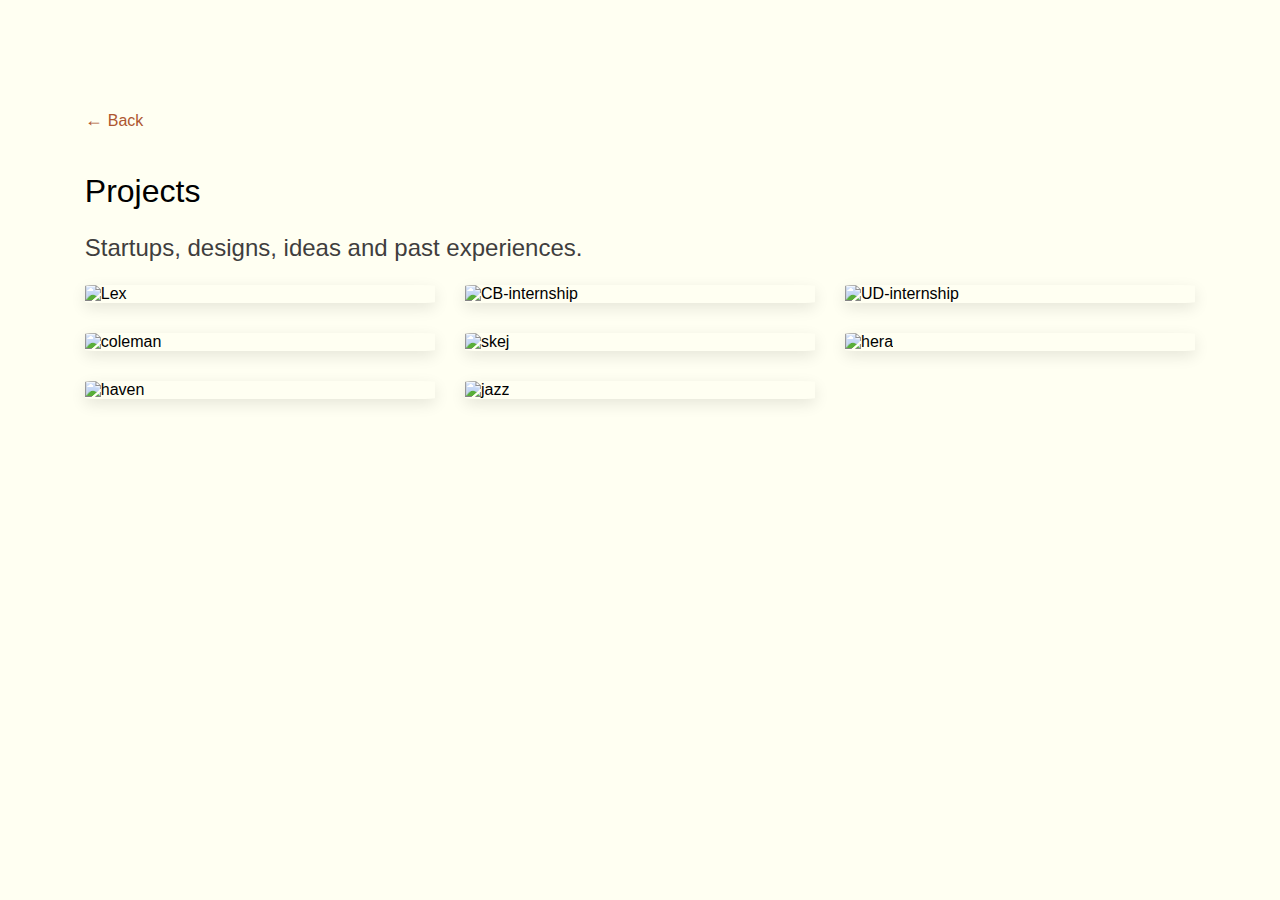
==== projects.html @ 369ed51a "Add files via upload" ====
<!DOCTYPE html>
<html lang="en">
<head>
    <meta charset="UTF-8">
    <meta name="viewport" content="width=device-width, initial-scale=1.0">
    <title>Document</title>
    <link rel="stylesheet" href="styles.css"/>
</head>
<body>

    <div class="content-wrapper">
<a href="index.html" class="back-button">
    <span class="arrow">&larr;</span> Back
</a>
    <div class="header">
        <h1 class="heading">Projects</h1>
    </div>
    <div class="sub-para">
        <h2 class="subheading">
            <span>Startups, designs, ideas and past experiences.</span> 

            </h2>
    </div>

<div class="project-grid">
    <div class="project-item">
        <img src="images/lex.png" alt="Lex">
    </div>
    <div class="project-item">
        <img src="images/CB intern.png" alt="CB-internship">
    </div>
    <div class="project-item">
        <img src="images/Ud intern.png" alt="UD-internship">
    </div>
    <div class="project-item">
        <img src="images/coleman.avif" alt="coleman">
    </div>
    <div class="project-item">
        <img src="images/skej.avif" alt="skej">
    </div>
    <div class="project-item">
        <img src="images/hera.avif" alt="hera">
    </div>
    <div class="project-item">
        <img src="images/haven.avif" alt="haven">
    </div>
    <div class="project-item">
        <img src="images/jazz.avif" alt="jazz">
    </div>


</div> 
</div>
    <script>
        document.addEventListener('DOMContentLoaded', function() {
            document.body.style.opacity = 0;
            setTimeout(function() {
                document.body.style.opacity = 1;
            }, 10);
        });
        </script>
</body>
</html>
---- styles.css ----
body {
    background-color: #FFFFF2;
    font-family: -apple-system, BlinkMacSystemFont, "Helvetica Neue", Helvetica, Arial, sans-serif;
        padding: 8% 6%;
        opacity: 1;
        transition: opacity 0.5s ease-in-out;
}

body.fade-out {
    opacity: 0;
}
.header {
    margin-bottom: 20px;
}

h1.heading {
    font-family: -apple-system, BlinkMacSystemFont, "Helvetica Neue", Helvetica, Arial, sans-serif;
    font-weight: 400;
}

.subheading {
    font-family: 'SF Pro Display';
    font-weight: 280;
    margin-bottom: 20px;
    line-height: 1.4;
    max-width: 700px;
    color: #3F3E3E;
    font-family: -apple-system, BlinkMacSystemFont, "Helvetica Neue", Helvetica, Arial, sans-serif;


}

.back-button {
    display: inline-flex;
    align-items: center;
    color: #AE5630;
    text-decoration: none;
    margin-bottom: 20px;
    transition: opacity 0.3s ease;
}

.back-button:hover{
    opacity: 0.8;
}

.back-button .arrow {
    margin-right: 5px;
    font-size: 18px; /* Slightly larger arrow */
}

.btn-about {
    background-color: #AE5630;
    border-radius: 50px;
    color: white;
    padding: 10px 40px;
    font-family: 'SF Pro Display';
    border: none;
    font-size: large;
    margin-right: 10px;
    cursor: pointer;


}

.btn-projects {
    background-color: #FFFFF2;
    border-radius: 50px;
    color: #AE5630;
    padding: 10px 35px;
    font-family: 'SF Pro Display';
    border: 2px solid #AE5630;
    font-size: large;
    transition: all 0.3s ease;
    cursor: pointer;
    display: inline-block;
    text-decoration: none;

}



.btn-about{
    display: inline-block;
    text-decoration: none;
}

.btn-about:hover, .btn-projects:hover {
    transform: translateY(-2px);
    box-shadow: 0 4px 8px rgba(174, 86, 48, 0.2);
}


.btn-projects:hover {
    background-color: #AE5630;; /* Very light shade of the main color */
    color: white;
}



.hk-image {
    max-width: 300px;
    height: auto;
    margin-top: 20px;
    max-height: 400px;
    border-radius: 5%;
    box-shadow: 0 5px 15px rgba(0,0,0,0.1);
    cursor: pointer;
    object-fit: cover;
    transition: transform 0.3s ease;

}

.hk-image:hover {
    transform: translateY(-5px); /* Slight lift effect */
}

.hk-image:hover .about-image {
    transform: scale(1.1); /* Slight zoom effect */
}

.project-grid {
    display: grid;
    grid-template-columns: repeat(auto-fill, minmax(300px, 1fr)); /* Increased minimum width */
    gap: 30px;
    /* padding: 20px;
    max-width: 1200px; 
    margin: 0 auto; */
}

.project-item {
    width: 100%;
    /* aspect-ratio: 16 / 9;  */
    overflow: hidden;
    border-radius: 5%; /* Matching your hk-image style */
    box-shadow: 0 5px 15px rgba(0,0,0,0.1);
    transition: transform 0.3s ease, box-shadow 0.3s ease;
    max-height: 250px; /* Adjust this value as needed */

}

.project-item img {
    width: 100%;
    height: 100%;
    object-fit: cover;
    transition: transform 0.3s ease;
}

.project-item:hover {
    transform: scale(1.05);
    box-shadow: 0 2px 10px rgba(0,0,0,0.15);
    cursor: pointer;
}

.project-item:hover img {
    transform: scale(1.01);
}
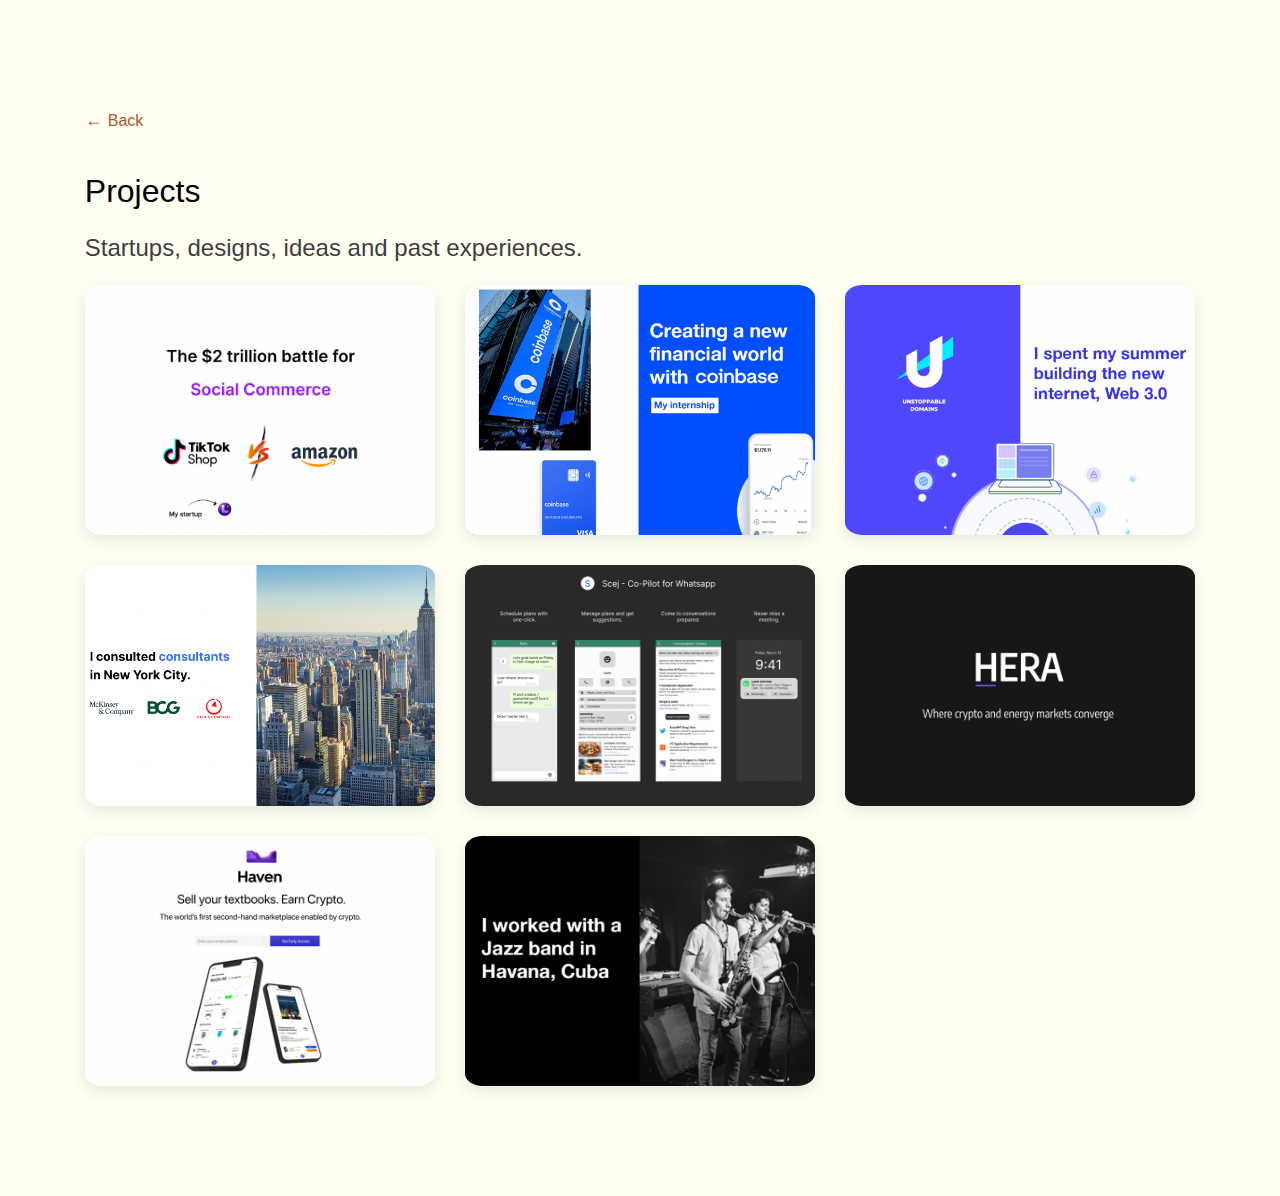
==== commit 0afa9914: "coped files from landing-page-agusut" ====
--- a/projects.html
+++ b/projects.html
@@ -7,50 +7,45 @@
     <link rel="stylesheet" href="styles.css"/>
 </head>
 <body>
-
     <div class="content-wrapper">
-<a href="index.html" class="back-button">
-    <span class="arrow">&larr;</span> Back
-</a>
-    <div class="header">
-        <h1 class="heading">Projects</h1>
+        <a href="index.html" class="back-button" id="backButton">
+            <span class="arrow">&larr;</span> Back
+        </a>
+        <div class="header">
+            <h1 class="heading">Projects</h1>
+        </div>
+        <div class="sub-para">
+            <h2 class="subheading">
+                <span>Startups, designs, ideas and past experiences.</span> 
+            </h2>
+        </div>
+        <div class="project-grid">
+            <div class="project-item">
+                <img src="images/lex.png" alt="Lex">
+            </div>
+            <div class="project-item">
+                <img src="images/CB intern.png" alt="CB-internship">
+            </div>
+            <div class="project-item">
+                <img src="images/Ud intern.png" alt="UD-internship">
+            </div>
+            <div class="project-item">
+                <img src="images/coleman.avif" alt="coleman">
+            </div>
+            <div class="project-item">
+                <img src="images/skej.avif" alt="skej">
+            </div>
+            <div class="project-item">
+                <img src="images/hera.avif" alt="hera">
+            </div>
+            <div class="project-item">
+                <img src="images/haven.avif" alt="haven">
+            </div>
+            <div class="project-item">
+                <img src="images/jazz.avif" alt="jazz">
+            </div>
+        </div> 
     </div>
-    <div class="sub-para">
-        <h2 class="subheading">
-            <span>Startups, designs, ideas and past experiences.</span> 
-
-            </h2>
-    </div>
-
-<div class="project-grid">
-    <div class="project-item">
-        <img src="images/lex.png" alt="Lex">
-    </div>
-    <div class="project-item">
-        <img src="images/CB intern.png" alt="CB-internship">
-    </div>
-    <div class="project-item">
-        <img src="images/Ud intern.png" alt="UD-internship">
-    </div>
-    <div class="project-item">
-        <img src="images/coleman.avif" alt="coleman">
-    </div>
-    <div class="project-item">
-        <img src="images/skej.avif" alt="skej">
-    </div>
-    <div class="project-item">
-        <img src="images/hera.avif" alt="hera">
-    </div>
-    <div class="project-item">
-        <img src="images/haven.avif" alt="haven">
-    </div>
-    <div class="project-item">
-        <img src="images/jazz.avif" alt="jazz">
-    </div>
-
-
-</div> 
-</div>
     <script>
         document.addEventListener('DOMContentLoaded', function() {
             document.body.style.opacity = 0;
@@ -58,6 +53,14 @@
                 document.body.style.opacity = 1;
             }, 10);
         });
-        </script>
+
+        document.getElementById('backButton').addEventListener('click', function(e) {
+            e.preventDefault(); // Prevent immediate navigation
+            document.body.classList.add('fade-out');
+            setTimeout(function() {
+                window.location.href = 'index.html';
+            }, 500); // This should match your transition duration
+        });
+    </script>
 </body>
 </html>--- a/styles.css
+++ b/styles.css
@@ -1,5 +1,3 @@
-
-
 body {
     background-color: #FFFFF2;
     font-family: -apple-system, BlinkMacSystemFont, "Helvetica Neue", Helvetica, Arial, sans-serif;
@@ -21,7 +19,7 @@
 }
 
 .subheading {
-    font-family: 'SF Pro Display';
+    font-family: -apple-system, BlinkMacSystemFont, "Helvetica Neue", Helvetica, Arial, sans-serif;
     font-weight: 280;
     margin-bottom: 20px;
     line-height: 1.4;
@@ -55,7 +53,7 @@
     border-radius: 50px;
     color: white;
     padding: 10px 40px;
-    font-family: 'SF Pro Display';
+    font-family: -apple-system, BlinkMacSystemFont, "Helvetica Neue", Helvetica, Arial, sans-serif;
     border: none;
     font-size: large;
     margin-right: 10px;
@@ -69,7 +67,7 @@
     border-radius: 50px;
     color: #AE5630;
     padding: 10px 35px;
-    font-family: 'SF Pro Display';
+    font-family: -apple-system, BlinkMacSystemFont, "Helvetica Neue", Helvetica, Arial, sans-serif;
     border: 2px solid #AE5630;
     font-size: large;
     transition: all 0.3s ease;
@@ -87,7 +85,7 @@
 }
 
 .btn-about:hover, .btn-projects:hover {
-    transform: translateY(-2px);
+    /* transform: translateY(-2px); */
     box-shadow: 0 4px 8px rgba(174, 86, 48, 0.2);
 }
 
@@ -156,3 +154,17 @@
 .project-item:hover img {
     transform: scale(1.01);
 }
+
+.subheading p {
+    margin-top: 10px; /* Adjust the value as needed for spacing */
+}
+
+.email {
+    color: #A9A9A9; /* Light grey color */
+    /* font-style: italic; Optional: make it italic for a softer look */
+}
+
+.subheading span,
+.subheading p {
+    margin: 5px 0; /* Adjust the value as needed for equal spacing */
+}
